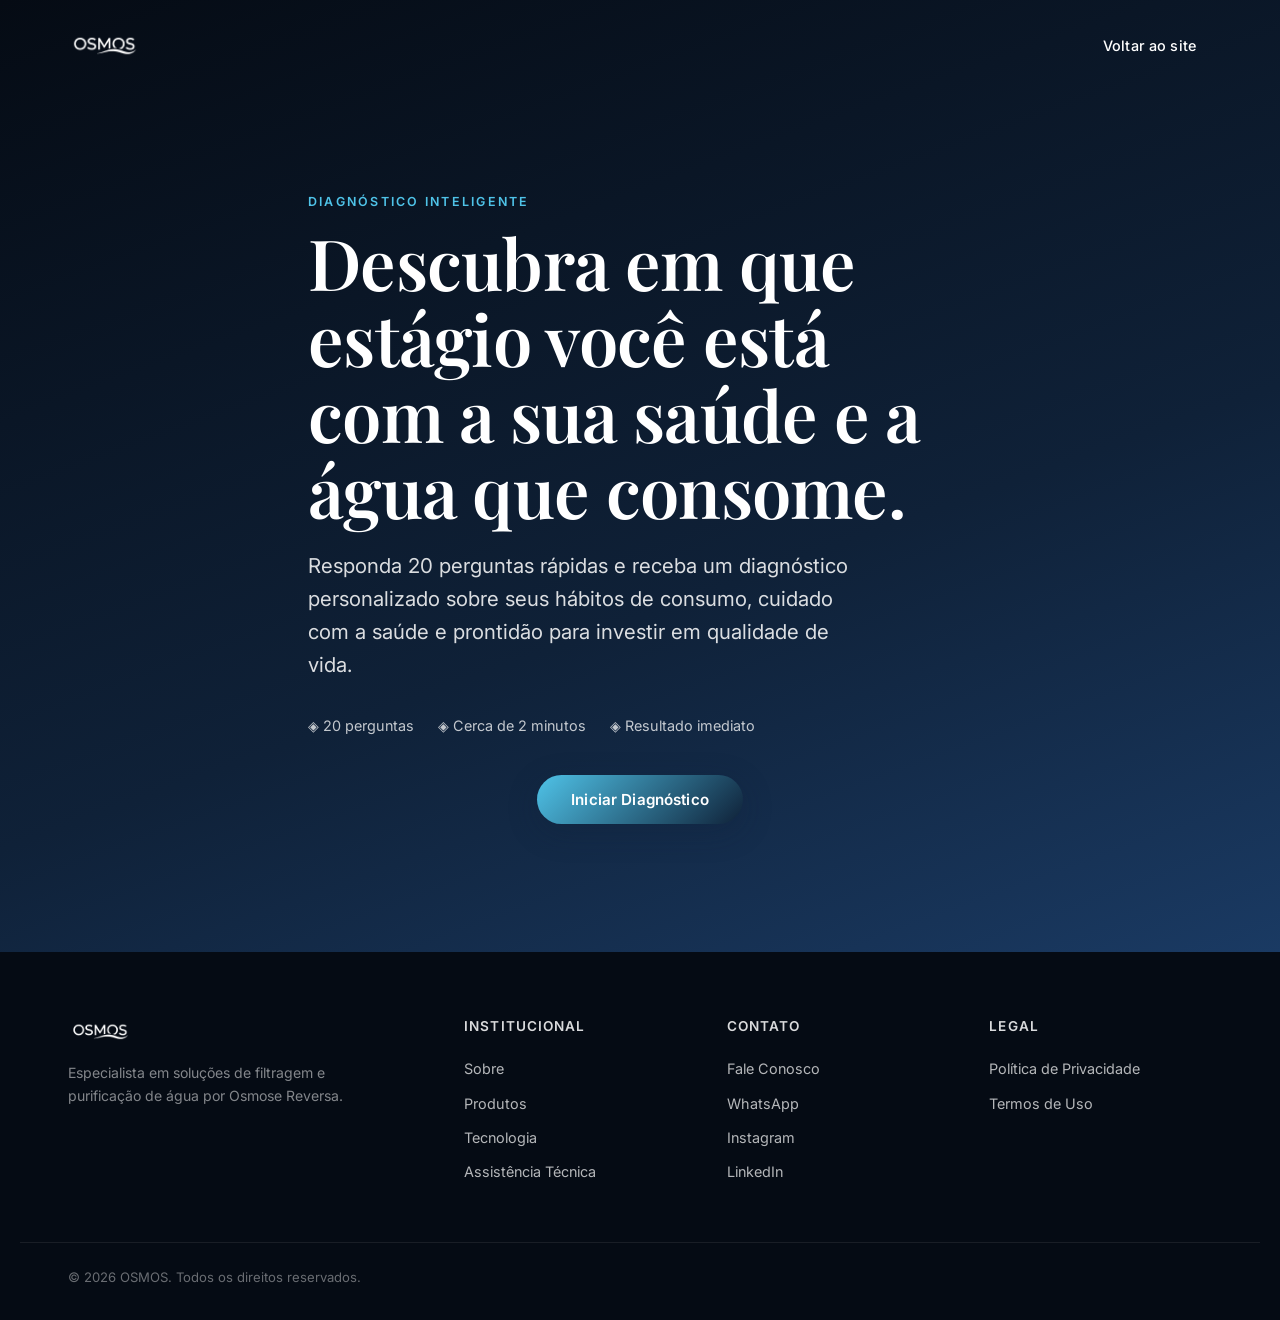
==== quiz.html @ 4c5e6868 "@ feat: site OSMOS (Osmose Reversa) — landing, quiz de diagnostico, raio-x da agua e admin Repositor" ====
<!DOCTYPE html>
<html lang="pt-BR">
<head>
<meta charset="UTF-8">
<meta name="viewport" content="width=device-width, initial-scale=1.0">
<title>Diagnóstico Inteligente | OSMOS</title>
<meta name="description" content="Descubra em 2 minutos o seu perfil de consumo e cuidado com a saúde e a água. Diagnóstico gratuito e personalizado OSMOS.">
<meta name="robots" content="noindex, follow">
<link rel="canonical" href="https://www.osmos.com.br/quiz.html">

<link rel="icon" href="assets/img/osmos-logo.png">
<link rel="preconnect" href="https://fonts.googleapis.com">
<link rel="preconnect" href="https://fonts.gstatic.com" crossorigin>
<link href="https://fonts.googleapis.com/css2?family=Playfair+Display:wght@400;500;600;700&family=Inter:wght@300;400;500;600;700&display=swap" rel="stylesheet">
<link rel="stylesheet" href="css/styles.css">
<link rel="stylesheet" href="css/quiz.css">
</head>
<body>

<a href="#main" class="skip-link">Pular para o conteúdo</a>

<!-- HEADER -->
<header class="site-header" id="site-header">
  <div class="container header-inner">
    <a href="index.html" class="logo" aria-label="OSMOS - Página inicial">
      <img src="assets/img/osmos-logo.png" alt="OSMOS" class="logo-img" width="624" height="280">
    </a>

    <div class="header-actions">
      <a href="index.html" class="btn btn-ghost">Voltar ao site</a>
    </div>
  </div>
</header>

<main id="main">

  <!-- INTRO -->
  <section class="quiz-hero" id="quizIntro">
    <div class="container quiz-hero-content">
      <p class="eyebrow fade-up">Diagnóstico inteligente</p>
      <h1 class="fade-up delay-1">Descubra em que estágio você está com a sua saúde e a água que consome.</h1>
      <p class="hero-subtitle quiz-hero-subtitle fade-up delay-2">Responda 20 perguntas rápidas e receba um diagnóstico personalizado sobre seus hábitos de consumo, cuidado com a saúde e prontidão para investir em qualidade de vida.</p>
      <div class="quiz-hero-meta fade-up delay-3">
        <span>◈ 20 perguntas</span>
        <span>◈ Cerca de 2 minutos</span>
        <span>◈ Resultado imediato</span>
      </div>
      <div class="hero-actions fade-up delay-3">
        <button type="button" class="btn btn-primary" id="startQuiz">Iniciar Diagnóstico</button>
      </div>
    </div>
  </section>

  <!-- QUIZ -->
  <section class="quiz-app" id="quizApp" hidden>
    <div class="container quiz-app-content">
      <div class="quiz-progress">
        <div class="quiz-progress-bar"><div class="quiz-progress-fill" id="quizProgressFill"></div></div>
        <span class="quiz-progress-label" id="quizProgressLabel">Pergunta 1 de 20</span>
      </div>

      <div class="quiz-card" id="quizCard" role="group" aria-live="polite">
        <h2 class="quiz-question" id="quizQuestion"></h2>
        <div class="quiz-options" id="quizOptions"></div>
      </div>

      <div class="quiz-nav">
        <button type="button" class="btn btn-ghost" id="quizBack" disabled>Voltar</button>
      </div>
    </div>
  </section>

  <!-- RESULTADO -->
  <section class="quiz-result" id="quizResult" hidden>
    <div class="container quiz-result-content">
      <span class="drop-icon" aria-hidden="true">
        <svg viewBox="0 0 40 40" fill="none"><path d="M20 4C20 4 8 18 8 27a12 12 0 0024 0C32 18 20 4 20 4z" stroke="currentColor" stroke-width="1"/></svg>
      </span>
      <p class="eyebrow" id="resultEyebrow">Seu perfil</p>
      <h2 id="resultTitle"></h2>
      <p class="quiz-result-desc" id="resultDescription"></p>
      <div class="quiz-result-actions">
        <a href="#" class="btn btn-primary" id="resultCta"></a>
        <button type="button" class="btn btn-ghost" id="quizRestart">Refazer diagnóstico</button>
      </div>
    </div>
  </section>

</main>

<!-- FOOTER -->
<footer class="site-footer">
  <div class="container footer-inner">
    <div class="footer-brand">
      <img src="assets/img/osmos-logo.png" alt="OSMOS" class="logo-img footer-logo" width="624" height="280">
      <p>Especialista em soluções de filtragem e purificação de água por Osmose Reversa.</p>
    </div>

    <nav class="footer-col" aria-label="Institucional">
      <h4>Institucional</h4>
      <ul>
        <li><a href="index.html#hero">Sobre</a></li>
        <li><a href="index.html#beneficios">Produtos</a></li>
        <li><a href="index.html#tecnologia">Tecnologia</a></li>
        <li><a href="index.html#garantias">Assistência Técnica</a></li>
      </ul>
    </nav>

    <div class="footer-col">
      <h4>Contato</h4>
      <ul>
        <li><a href="index.html#contato">Fale Conosco</a></li>
        <li><a href="https://wa.me/5500000000000" target="_blank" rel="noopener">WhatsApp</a></li>
        <li><a href="https://instagram.com/osmos" target="_blank" rel="noopener">Instagram</a></li>
        <li><a href="https://linkedin.com/company/osmos" target="_blank" rel="noopener">LinkedIn</a></li>
      </ul>
    </div>

    <div class="footer-col">
      <h4>Legal</h4>
      <ul>
        <li><a href="#">Política de Privacidade</a></li>
        <li><a href="#">Termos de Uso</a></li>
      </ul>
    </div>
  </div>
  <div class="container footer-bottom">
    <p>&copy; <span id="year"></span> OSMOS. Todos os direitos reservados.</p>
  </div>
</footer>

<script src="js/quiz.js"></script>
</body>
</html>
---- css/styles.css ----
/* ============================================
   OSMOS — Design System
   Premium / Apple-Dyson-B&O inspired
   ============================================ */

:root {
  /* Colors */
  --navy-950: #050b14;
  --navy-900: #0a1524;
  --navy-800: #0f2138;
  --navy-700: #16304f;
  --blue-deep: #1a3a63;
  --blue-accent: #4fc3e8;
  --blue-accent-soft: #9fe3f5;
  --silver: #c8ced4;
  --silver-soft: #e6e9ec;
  --white: #ffffff;
  --off-white: #f8fafb;
  --ink: #0d1520;
  --ink-soft: #4a5568;

  /* Type */
  --font-display: 'Playfair Display', Georgia, serif;
  --font-body: 'Inter', -apple-system, BlinkMacSystemFont, sans-serif;

  /* Spacing */
  --section-pad: clamp(5rem, 10vw, 9rem);
  --container-w: 1240px;
  --header-h: 96px; /* altura máx. do header fixo (estado não-scrolled); usada como offset no hero e nas âncoras */

  /* Motion */
  --ease-premium: cubic-bezier(0.16, 1, 0.3, 1);
  --dur-slow: 900ms;
  --dur-med: 500ms;
  --dur-fast: 250ms;
}

* { margin: 0; padding: 0; box-sizing: border-box; }

html {
  scroll-behavior: smooth;
  -webkit-font-smoothing: antialiased;
}

@media (prefers-reduced-motion: reduce) {
  html { scroll-behavior: auto; }
  *, *::before, *::after { animation-duration: 0.01ms !important; animation-iteration-count: 1 !important; transition-duration: 0.01ms !important; }
}

body {
  font-family: var(--font-body);
  color: var(--ink);
  background: var(--white);
  line-height: 1.6;
  overflow-x: hidden;
}

img, video { max-width: 100%; display: block; }

a { color: inherit; text-decoration: none; }

ul { list-style: none; }

button { font-family: inherit; cursor: pointer; border: none; background: none; }

input { font-family: inherit; }

.container {
  max-width: var(--container-w);
  margin: 0 auto;
  padding: 0 clamp(1.5rem, 5vw, 3rem);
}

.skip-link {
  position: absolute; left: -999px; top: 0;
  background: var(--navy-900); color: var(--white); padding: 0.75rem 1.25rem; z-index: 999;
}
.skip-link:focus { left: 0; }

h1, h2, h3, h4 {
  font-family: var(--font-display);
  font-weight: 600;
  color: var(--navy-950);
  letter-spacing: -0.01em;
}

h1 { font-size: clamp(2.4rem, 5.5vw, 4.5rem); line-height: 1.08; }
h2 { font-size: clamp(1.9rem, 3.6vw, 3rem); line-height: 1.15; }
h3 { font-size: clamp(1.15rem, 2vw, 1.5rem); }

.eyebrow {
  font-family: var(--font-body);
  font-size: 0.78rem;
  font-weight: 600;
  letter-spacing: 0.18em;
  text-transform: uppercase;
  color: var(--blue-accent);
  margin-bottom: 0.75rem;
  display: block;
}

.section-lead {
  font-size: clamp(1rem, 1.4vw, 1.2rem);
  color: var(--ink-soft);
  max-width: 640px;
  margin-top: 1.25rem;
}

.section-head { max-width: 760px; margin-bottom: clamp(2.5rem, 5vw, 4rem); }
.section-dark .section-lead, .section-dark p { color: rgba(255,255,255,0.72); }
.section-dark h2, .section-dark h3 { color: var(--white); }

/* ============ Buttons ============ */
.btn {
  display: inline-flex; align-items: center; justify-content: center;
  padding: 0.95rem 2.1rem;
  font-size: 0.95rem;
  font-weight: 600;
  border-radius: 999px;
  transition: all var(--dur-fast) var(--ease-premium);
  letter-spacing: 0.01em;
  white-space: nowrap;
}
.btn-primary {
  background: linear-gradient(135deg, var(--blue-accent), var(--navy-800));
  color: var(--white);
  box-shadow: 0 8px 30px rgba(15, 33, 56, 0.25);
}
.btn-primary:hover { transform: translateY(-2px); box-shadow: 0 14px 40px rgba(15, 33, 56, 0.35); }
.btn-outline {
  border: 1.5px solid rgba(255,255,255,0.6);
  color: var(--white);
  backdrop-filter: blur(6px);
}
.btn-outline:hover { background: rgba(255,255,255,0.12); transform: translateY(-2px); }
.btn-ghost { color: var(--navy-900); font-size: 0.9rem; font-weight: 500; padding: 0.6rem 1rem; }
.btn-ghost:hover { color: var(--blue-accent); }
.btn-full { width: 100%; }
.btn:focus-visible {
  outline: 2px solid var(--blue-accent-soft);
  outline-offset: 3px;
}

/* ============ Header ============ */
.site-header {
  position: fixed; top: 0; left: 0; right: 0; z-index: 100;
  transition: background var(--dur-med) var(--ease-premium), padding var(--dur-med) var(--ease-premium), box-shadow var(--dur-med);
  padding: 1.5rem 0;
}

/* Compensa a altura do header fixo ao rolar até uma seção via âncora */
section[id] { scroll-margin-top: var(--header-h); }
.site-header.scrolled {
  background: rgba(255,255,255,0.85);
  backdrop-filter: blur(16px) saturate(160%);
  padding: 0.85rem 0;
  box-shadow: 0 1px 0 rgba(15,33,56,0.06);
}
.site-header.scrolled .logo-text,
.site-header.scrolled .btn-ghost { color: var(--navy-950); }
.site-header.scrolled .main-nav a { color: var(--navy-900); }
.site-header:not(.scrolled) .logo-text,
.site-header:not(.scrolled) .main-nav a,
.site-header:not(.scrolled) .btn-ghost { color: var(--white); }

.header-inner { display: flex; align-items: center; justify-content: space-between; gap: 2rem; }

.logo { display: flex; align-items: center; gap: 0.6rem; }
.logo-mark { width: 26px; height: 26px; color: var(--blue-accent); }
.logo-text {
  font-family: var(--font-display);
  font-size: 1.5rem;
  letter-spacing: 0.06em;
  transition: color var(--dur-med);
}
.logo-img { height: 34px; width: auto; display: block; transition: filter var(--dur-med); }
/* Sobre o hero escuro (header não rolado) a logo escura precisa ficar clara */
.site-header:not(.scrolled) .logo-img { filter: brightness(0) invert(1); }

.main-nav ul { display: flex; gap: 2.2rem; }
.main-nav a { font-size: 0.92rem; font-weight: 500; transition: color var(--dur-fast); position: relative; }
.main-nav a::after {
  content: ''; position: absolute; left: 0; bottom: -6px; width: 0; height: 1px;
  background: var(--blue-accent); transition: width var(--dur-fast) var(--ease-premium);
}
.main-nav a:hover::after,
.main-nav a.active::after { width: 100%; }
.site-header.scrolled .main-nav a.active { color: var(--blue-accent); }
.site-header:not(.scrolled) .main-nav a.active { color: var(--blue-accent-soft); }

.header-actions { display: flex; align-items: center; gap: 1.2rem; }

.nav-toggle { display: none; flex-direction: column; gap: 5px; width: 26px; }
.nav-toggle span { display: block; height: 1.5px; background: currentColor; transition: all var(--dur-fast); }
.site-header:not(.scrolled) .nav-toggle { color: var(--white); }
.site-header.scrolled .nav-toggle { color: var(--navy-950); }

.mobile-menu {
  position: fixed; top: 0; right: 0; height: 100vh; width: min(80vw, 340px);
  background: var(--navy-950); transform: translateX(100%);
  transition: transform var(--dur-med) var(--ease-premium);
  display: flex; align-items: center; padding: 2rem;
  z-index: 99;
}
.mobile-menu.open { transform: translateX(0); }
.mobile-menu ul { display: flex; flex-direction: column; gap: 1.6rem; width: 100%; }
.mobile-menu a { color: var(--white); font-size: 1.1rem; }
.mobile-menu a.active { color: var(--blue-accent); }

/* ============ Hero ============ */
.hero {
  /* Banner full-width: a imagem começa exatamente abaixo do header fixo
     (padding-top = --header-h, sem sobreposição) e ocupa 100% da largura na sua
     proporção natural (16:9 no desktop, retrato no mobile) — a foto inteira fica
     visível, sem corte nem distorção; os botões vêm numa faixa logo abaixo. */
  position: relative;
  display: flex;
  flex-direction: column;
  padding-top: var(--header-h);
  background: var(--navy-950);
  color: var(--white);
  overflow: hidden;
}

.hero-media {
  /* full-bleed: de ponta a ponta */
  position: relative;
  width: 100%;
}
.hero-photo {
  /* preenche toda a largura mantendo a proporção original da foto: a imagem
     aparece grande e integralmente, sem recorte nem barras */
  display: block;
  width: 100%;
  height: auto;
}
.hero-media--fallback {
  background: linear-gradient(160deg, var(--navy-950), var(--navy-800) 60%, var(--blue-deep));
}
.hero-media--fallback .hero-photo { display: none; }

.hero-content {
  position: relative;
  z-index: 1;
  width: 100%;
  display: flex;
  justify-content: center;
  padding: clamp(1.75rem, 3.5vh, 3rem) 1.5rem clamp(2rem, 4.5vh, 3.25rem);
}
.hero-content h1 { color: var(--white); margin-bottom: 1.4rem; }
.hero-subtitle { font-size: clamp(1.05rem, 1.6vw, 1.3rem); color: rgba(255,255,255,0.85); max-width: 560px; margin-bottom: 2.4rem; }
.hero-actions { display: flex; gap: 1rem; flex-wrap: wrap; justify-content: center; }

.sr-only {
  position: absolute;
  width: 1px; height: 1px;
  margin: -1px;
  padding: 0;
  overflow: hidden;
  clip: rect(0, 0, 0, 0);
  white-space: nowrap;
  border: 0;
}

/* ============ Fade-up scroll animation ============ */
.fade-up { opacity: 0; transform: translateY(28px); transition: opacity var(--dur-slow) var(--ease-premium), transform var(--dur-slow) var(--ease-premium); }
.fade-up.in-view { opacity: 1; transform: translateY(0); }
.delay-1 { transition-delay: 0.12s; }
.delay-2 { transition-delay: 0.24s; }
.delay-3 { transition-delay: 0.36s; }
.hero .fade-up { opacity: 1; transform: translateY(0); animation: heroIn var(--dur-slow) var(--ease-premium) both; }
.hero .delay-1 { animation-delay: 0.15s; }
.hero .delay-2 { animation-delay: 0.3s; }
.hero .delay-3 { animation-delay: 0.45s; }
@keyframes heroIn { from { opacity: 0; transform: translateY(28px); } to { opacity: 1; transform: translateY(0); } }

/* ============ Sections generic ============ */
.section { padding: var(--section-pad) 0; }
.section-dark { background: var(--navy-950); color: var(--white); }
.section-tint { background: var(--off-white); }
.section-image { background: var(--white); }

/* ============ Problem cards ============ */
.problem-grid {
  display: grid; grid-template-columns: repeat(3, 1fr); gap: 1.5rem;
  margin-bottom: 3rem;
}
.problem-card {
  background: rgba(255,255,255,0.04);
  border: 1px solid rgba(255,255,255,0.08);
  border-radius: 20px;
  padding: 2rem 1.75rem;
  backdrop-filter: blur(10px);
  transition: transform var(--dur-med) var(--ease-premium), border-color var(--dur-med);
}
.problem-card:hover { transform: translateY(-6px); border-color: rgba(79,195,232,0.4); }
.problem-icon { width: 48px; height: 48px; color: var(--blue-accent); margin-bottom: 1.2rem; }
.problem-icon svg { width: 100%; height: 100%; }
.problem-card h3 { color: var(--white); font-size: 1.15rem; margin-bottom: 0.5rem; }
.problem-card p { color: rgba(255,255,255,0.68); font-size: 0.94rem; }

.problem-highlight {
  text-align: center; font-family: var(--font-display); font-size: clamp(1.2rem, 2.2vw, 1.6rem);
  color: rgba(255,255,255,0.85); max-width: 780px; margin: 0 auto;
}
.problem-highlight span { color: var(--blue-accent-soft); font-weight: 600; }

/* ============ Benefits ============ */
.benefits-grid {
  display: grid; grid-template-columns: repeat(4, 1fr); gap: 1.25rem;
}
.benefit-item {
  display: flex; align-items: center; gap: 0.9rem;
  padding: 1.4rem 1.2rem;
  border-radius: 16px;
  background: var(--off-white);
  border: 1px solid rgba(15,33,56,0.06);
  transition: box-shadow var(--dur-med), transform var(--dur-med);
}
.benefit-item:hover { transform: translateY(-4px); box-shadow: 0 16px 40px rgba(15,33,56,0.08); }
.benefit-icon { color: var(--blue-accent); font-size: 1.1rem; flex-shrink: 0; }
.benefit-item p { font-size: 0.95rem; color: var(--navy-900); }
.benefit-item strong { color: var(--blue-deep); }

/* ============ Steps / How it works ============ */
.steps-flow {
  display: flex; align-items: stretch; gap: 1rem; margin-bottom: 3rem;
}
.step-card {
  flex: 1; text-align: center; padding: 2.2rem 1.5rem;
  background: var(--white); border-radius: 20px;
  box-shadow: 0 10px 40px rgba(15,33,56,0.06);
}
.step-number { font-family: var(--font-display); font-size: 0.9rem; color: var(--blue-accent); letter-spacing: 0.1em; }
.step-visual { height: 70px; display: flex; align-items: center; justify-content: center; margin: 1rem 0; }
.flow-drop {
  width: 22px; height: 28px; border-radius: 50% 50% 50% 0; transform: rotate(45deg);
  background: linear-gradient(160deg, var(--blue-accent-soft), var(--blue-accent));
  animation: dropPulse 2.4s ease-in-out infinite;
}
@keyframes dropPulse { 0%, 100% { transform: rotate(45deg) scale(1); opacity: 0.85; } 50% { transform: rotate(45deg) scale(1.15); opacity: 1; } }
.step-card h3 { font-size: 1.1rem; margin-bottom: 0.5rem; }
.step-card p { font-size: 0.92rem; color: var(--ink-soft); }
.step-connector { display: flex; align-items: center; width: 60px; justify-content: center; }
.flow-line { width: 100%; height: 1.5px; background: linear-gradient(90deg, transparent, var(--blue-accent), transparent); position: relative; overflow: hidden; }
.flow-line::after {
  content: ''; position: absolute; top: -3px; left: -10px; width: 8px; height: 8px; border-radius: 50%;
  background: var(--blue-accent); box-shadow: 0 0 10px var(--blue-accent);
  animation: flowMove 2.2s linear infinite;
}
@keyframes flowMove { from { left: -10px; } to { left: 100%; } }

.result-banner {
  text-align: center; padding: 2.5rem; border-radius: 24px;
  background: linear-gradient(135deg, var(--navy-900), var(--blue-deep));
  color: var(--white);
}
.result-banner span { font-size: 0.8rem; letter-spacing: 0.15em; text-transform: uppercase; color: var(--blue-accent-soft); }
.result-banner h3 { color: var(--white); margin-top: 0.5rem; }

/* ============ Product showcase ============ */
.product-layout { display: grid; grid-template-columns: 1fr 1fr; gap: 4rem; align-items: center; }
.product-image {
  aspect-ratio: 810 / 860; border-radius: 28px; overflow: hidden;
  background: linear-gradient(135deg, var(--silver-soft), var(--off-white));
  display: flex; align-items: center; justify-content: center; position: relative;
  padding: clamp(1.5rem, 4vw, 3rem);
}
.product-crop {
  width: 100%; height: 100%; max-width: 100%; object-fit: contain; object-position: center;
}
.product-text p { color: var(--ink-soft); margin: 1.25rem 0 1.75rem; max-width: 480px; }
.btn-outline-dark { border: 1.5px solid rgba(15,33,56,0.25); color: var(--navy-950); }
.btn-outline-dark:hover { background: rgba(15,33,56,0.06); transform: translateY(-2px); }

/* ============ Tech / Membrane ============ */
.tech-layout { display: grid; grid-template-columns: 1fr 1fr; gap: 4rem; align-items: center; }
.tech-text p { margin: 1.25rem 0; max-width: 480px; }
.tech-list { display: grid; grid-template-columns: repeat(2, 1fr); gap: 0.7rem 1.5rem; margin-top: 1.5rem; }
.tech-list li { font-size: 0.95rem; color: rgba(255,255,255,0.8); padding-left: 1.4rem; position: relative; }
.tech-list li::before { content: '—'; position: absolute; left: 0; color: var(--blue-accent); }

.membrane-visual { position: relative; }
.membrane-frame {
  position: relative; height: 380px; border-radius: 24px;
  background: radial-gradient(circle at 30% 30%, rgba(79,195,232,0.12), transparent 60%), rgba(255,255,255,0.03);
  border: 1px solid rgba(255,255,255,0.1);
  overflow: hidden;
}
.membrane-line {
  position: absolute; left: 50%; top: 0; bottom: 0; width: 3px;
  background: linear-gradient(180deg, transparent, var(--blue-accent), transparent);
  box-shadow: 0 0 20px var(--blue-accent);
}
.molecule { position: absolute; border-radius: 50%; top: calc(10% + (var(--d) * 20%)); }
.molecule-clean {
  width: 10px; height: 10px; left: 20%;
  background: var(--blue-accent-soft); box-shadow: 0 0 8px var(--blue-accent);
  animation: moleculeCross 3.6s ease-in-out infinite;
  animation-delay: calc(var(--d) * 0.5s);
}
@keyframes moleculeCross {
  0% { left: 15%; opacity: 0.9; }
  45% { left: 48%; opacity: 1; }
  55% { left: 52%; opacity: 1; }
  100% { left: 85%; opacity: 0.9; }
}
.molecule-blocked {
  width: 14px; height: 14px; left: 42%;
  background: rgba(255,120,120,0.75);
  top: calc(20% + (var(--d) * 25%));
  animation: moleculeBlock 3.6s ease-in-out infinite;
  animation-delay: calc(var(--d) * 0.7s);
}
@keyframes moleculeBlock {
  0% { left: 15%; opacity: 0.9; }
  48% { left: 46%; opacity: 1; }
  60% { left: 40%; opacity: 0.7; }
  100% { left: 20%; opacity: 0; }
}
.membrane-caption { margin-top: 1.2rem; font-size: 0.88rem; color: rgba(255,255,255,0.6); text-align: center; }

/* ============ Split layout ============ */
.split-layout { display: grid; grid-template-columns: 1fr 1fr; gap: 4rem; align-items: center; }
.split-visual { display: flex; justify-content: center; color: var(--blue-deep); }
.tech-illustration { width: 100%; max-width: 320px; animation: rotateSlow 40s linear infinite; }
@keyframes rotateSlow { to { transform: rotate(360deg); } }
.split-text p { color: var(--ink-soft); margin-top: 1.25rem; max-width: 480px; }

/* ============ Comparison ============ */
.compare-table-wrap { overflow-x: auto; margin-bottom: 3rem; border-radius: 20px; box-shadow: 0 10px 40px rgba(15,33,56,0.06); }
.compare-table { width: 100%; border-collapse: collapse; background: var(--white); min-width: 640px; }
.compare-table th, .compare-table td { padding: 1rem 1.4rem; text-align: left; font-size: 0.92rem; border-bottom: 1px solid rgba(15,33,56,0.06); }
.compare-table thead th { font-family: var(--font-display); font-weight: 600; color: var(--navy-950); background: var(--off-white); }
.compare-table tbody th { font-weight: 500; color: var(--ink-soft); }
.highlight-col { background: linear-gradient(135deg, rgba(79,195,232,0.1), rgba(26,58,99,0.06)); color: var(--blue-deep); font-weight: 600; }

.glass-compare { display: flex; justify-content: center; gap: 3rem; flex-wrap: wrap; }
.glass-item { display: flex; flex-direction: column; align-items: center; gap: 0.75rem; }
.glass { width: 60px; height: 90px; border-radius: 6px 6px 16px 16px; border: 2px solid rgba(15,33,56,0.15); position: relative; overflow: hidden; }
.glass::after { content: ''; position: absolute; bottom: 0; left: 0; right: 0; }
.glass-tap::after { height: 55%; background: linear-gradient(180deg, #d8cfa8, #b9ab6f); }
.glass-filter::after { height: 70%; background: linear-gradient(180deg, #cfe6ee, #9fd3e6); }
.glass-osmos::after { height: 90%; background: linear-gradient(180deg, #eafcff, var(--blue-accent-soft)); box-shadow: 0 0 20px rgba(79,195,232,0.4) inset; }
.glass-item span { font-size: 0.85rem; color: var(--ink-soft); }

/* ============ Before / After ============ */
.before-after { display: grid; grid-template-columns: 1fr auto 1fr; gap: 2.5rem; align-items: start; }
.ba-column { padding: 2.5rem; border-radius: 24px; }
.ba-before { background: var(--off-white); }
.ba-after { background: linear-gradient(135deg, var(--navy-900), var(--blue-deep)); }
.ba-after h3, .ba-after li { color: var(--white); }
.ba-column h3 { margin-bottom: 1.4rem; }
.ba-column li { padding: 0.6rem 0; font-size: 0.98rem; border-top: 1px solid rgba(15,33,56,0.08); }
.ba-after li { border-top-color: rgba(255,255,255,0.12); }
.ba-column li:first-of-type { border-top: none; }
.ba-divider { width: 1px; background: rgba(15,33,56,0.1); align-self: stretch; }

/* ============ Health / image sections ============ */
.health-layout { display: grid; grid-template-columns: 1fr 1fr; gap: 4rem; align-items: center; }
.health-layout.reverse { direction: rtl; }
.health-layout.reverse > * { direction: ltr; }
.image-frame { border-radius: 28px; overflow: hidden; aspect-ratio: 4/3; }
.image-frame img { width: 100%; height: 100%; object-fit: cover; display: block; }
.image-placeholder {
  display: flex; align-items: center; justify-content: center; text-align: center; padding: 2rem;
  background: linear-gradient(135deg, var(--silver-soft), var(--off-white));
  color: var(--ink-soft); font-size: 0.9rem; border: 1px dashed rgba(15,33,56,0.15);
}
.health-text p { color: var(--ink-soft); margin-top: 1.25rem; max-width: 480px; }
.sustain-list { display: grid; gap: 0.8rem; margin-top: 1.5rem; }
.sustain-list li { padding-left: 1.6rem; position: relative; font-size: 1rem; }
.sustain-list li::before { content: '✓'; position: absolute; left: 0; color: var(--blue-accent); font-weight: 700; }

/* ============ Authority ============ */
.authority-icons { display: grid; grid-template-columns: repeat(4, 1fr); gap: 1.5rem; }
.authority-item {
  text-align: center; padding: 2rem 1rem; border-radius: 18px;
  background: rgba(255,255,255,0.04); border: 1px solid rgba(255,255,255,0.08);
}
.authority-item svg { width: 44px; height: 44px; color: var(--blue-accent); margin-bottom: 1rem; }
.authority-item span { font-size: 0.9rem; color: rgba(255,255,255,0.75); }

/* ============ Audience ============ */
.audience-grid { display: grid; grid-template-columns: repeat(5, 1fr); gap: 1rem; }
.audience-card {
  padding: 1.6rem 1rem; text-align: center; border-radius: 16px;
  background: var(--off-white); font-weight: 500; font-size: 0.95rem;
  border: 1px solid rgba(15,33,56,0.06);
  transition: all var(--dur-fast) var(--ease-premium);
}
.audience-card:hover { background: var(--navy-950); color: var(--white); transform: translateY(-4px); }

/* ============ Diff / Guarantee grids ============ */
.diff-grid { display: grid; grid-template-columns: repeat(3, 1fr); gap: 1.25rem; }
.diff-card {
  padding: 2.2rem 1.5rem; border-radius: 18px; text-align: center;
  background: linear-gradient(135deg, var(--off-white), var(--white));
  border: 1px solid rgba(15,33,56,0.06);
}
.diff-card h3 { font-size: 1.05rem; }

.guarantee-grid { display: grid; grid-template-columns: repeat(3, 1fr); gap: 1.25rem; }
.guarantee-item {
  padding: 1.6rem; border-radius: 16px; text-align: center; font-weight: 600;
  background: var(--white); border: 1px solid rgba(15,33,56,0.08);
  color: var(--navy-900);
}

/* ============ Testimonials ============ */
.testimonial-carousel { max-width: 760px; margin: 0 auto; }
.testimonial-static { max-width: 760px; margin: 0 auto; }
.testimonial-track { display: flex; overflow: hidden; }
.testimonial-slide { min-width: 100%; text-align: center; padding: 1rem 2rem; }
.stars { color: var(--blue-accent); font-size: 1.1rem; margin-bottom: 1.2rem; letter-spacing: 0.1em; }
.testimonial-slide p { font-family: var(--font-display); font-size: clamp(1.1rem, 2vw, 1.4rem); color: rgba(255,255,255,0.9); margin-bottom: 1.5rem; line-height: 1.5; }
.testimonial-author { font-size: 0.88rem; color: rgba(255,255,255,0.55); }
.carousel-controls { display: flex; align-items: center; justify-content: center; gap: 1.5rem; margin-top: 2rem; }
.carousel-btn { width: 42px; height: 42px; border-radius: 50%; border: 1px solid rgba(255,255,255,0.25); color: var(--white); font-size: 1.4rem; display: flex; align-items: center; justify-content: center; transition: background var(--dur-fast); }
.carousel-btn:hover { background: rgba(255,255,255,0.1); }
.carousel-dots { display: flex; gap: 0.5rem; }
.carousel-dot { width: 8px; height: 8px; border-radius: 50%; background: rgba(255,255,255,0.25); transition: background var(--dur-fast); }
.carousel-dot.active { background: var(--blue-accent); }

/* ============ FAQ ============ */
.faq-list { max-width: 760px; margin: 0 auto; }
.faq-item { border-bottom: 1px solid rgba(15,33,56,0.1); }
.faq-question {
  width: 100%; display: flex; justify-content: space-between; align-items: center;
  padding: 1.5rem 0; font-size: 1.05rem; font-weight: 500; color: var(--navy-950); text-align: left;
}
.faq-icon { width: 20px; height: 20px; position: relative; flex-shrink: 0; }
.faq-icon::before, .faq-icon::after {
  content: ''; position: absolute; background: var(--navy-950); transition: transform var(--dur-fast);
}
.faq-icon::before { width: 100%; height: 1.5px; top: 50%; left: 0; transform: translateY(-50%); }
.faq-icon::after { width: 1.5px; height: 100%; left: 50%; top: 0; transform: translateX(-50%); }
.faq-question[aria-expanded="true"] .faq-icon::after { transform: translateX(-50%) rotate(90deg); opacity: 0; }
.faq-answer { max-height: 0; overflow: hidden; transition: max-height var(--dur-med) var(--ease-premium); }
.faq-answer p { padding-bottom: 1.5rem; color: var(--ink-soft); max-width: 640px; }

/* ============ CTA Emotional ============ */
.cta-emotional { position: relative; min-height: 70vh; display: flex; align-items: center; color: var(--white); overflow: hidden; }
.cta-media { position: absolute; inset: 0; }
.cta-content { position: relative; z-index: 1; text-align: center; max-width: 780px; margin: 0 auto; }
.cta-content h2 { color: var(--white); margin-bottom: 1.2rem; }
.cta-content p { color: rgba(255,255,255,0.8); margin-bottom: 2rem; font-size: 1.1rem; }

/* ============ Cinematic close / Contact ============ */
.cinematic-close {
  position: relative; padding: var(--section-pad) 0;
  background: radial-gradient(circle at 50% 0%, var(--blue-deep), var(--navy-950) 70%);
  color: var(--white); text-align: center; overflow: hidden;
}
.cinematic-content { max-width: 620px; margin: 0 auto; position: relative; z-index: 1; }
.drop-icon { display: inline-block; width: 40px; height: 40px; color: var(--blue-accent-soft); margin-bottom: 1.5rem; }
.cinematic-close h2 { color: var(--white); margin-bottom: 1rem; }
.cinematic-close > .container > p { color: rgba(255,255,255,0.75); margin-bottom: 2.5rem; }

.contact-form { display: flex; flex-direction: column; gap: 1rem; text-align: left; }
.form-row { display: grid; grid-template-columns: 1fr 1fr; gap: 1rem; }
.contact-form input {
  padding: 1rem 1.25rem; border-radius: 12px; border: 1px solid rgba(255,255,255,0.2);
  background: rgba(255,255,255,0.06); color: var(--white); font-size: 0.95rem;
  transition: border-color var(--dur-fast);
}
.contact-form input::placeholder { color: rgba(255,255,255,0.45); }
.contact-form input:focus { outline: none; border-color: var(--blue-accent); }
.form-success { margin-top: 1.5rem; color: var(--blue-accent-soft); font-weight: 500; }

/* ============ Footer ============ */
.site-footer { background: var(--navy-950); color: rgba(255,255,255,0.7); padding: 4rem 0 2rem; }
.footer-inner { display: grid; grid-template-columns: 1.6fr 1fr 1fr 1fr; gap: 2.5rem; margin-bottom: 3rem; }
.footer-brand .logo-text { color: var(--white); font-size: 1.4rem; }
/* Rodapé escuro: logo escura convertida para branca */
.footer-logo { height: 30px; filter: brightness(0) invert(1); }
.footer-brand p { margin-top: 1rem; font-size: 0.88rem; max-width: 280px; color: rgba(255,255,255,0.5); }
.footer-brand-links { margin-top: 1.2rem; }
.footer-col h4 { font-family: var(--font-body); font-size: 0.85rem; text-transform: uppercase; letter-spacing: 0.08em; color: rgba(255,255,255,0.85); margin-bottom: 1.2rem; }
.footer-col li { margin-bottom: 0.7rem; font-size: 0.9rem; }
.footer-col a:hover { color: var(--blue-accent-soft); }
.footer-bottom { border-top: 1px solid rgba(255,255,255,0.08); padding-top: 1.5rem; font-size: 0.82rem; color: rgba(255,255,255,0.4); }

/* ============ Back to top ============ */
.back-to-top {
  position: fixed; bottom: 2rem; right: 2rem; width: 48px; height: 48px; border-radius: 50%;
  background: var(--navy-950); color: var(--white); font-size: 1.2rem; z-index: 90;
  opacity: 0; pointer-events: none; transform: translateY(10px);
  transition: all var(--dur-fast) var(--ease-premium);
  box-shadow: 0 10px 30px rgba(15,33,56,0.3);
}
.back-to-top.visible { opacity: 1; pointer-events: auto; transform: translateY(0); }
.back-to-top:hover { background: var(--blue-deep); }

/* ============================================
   Responsive
   ============================================ */
@media (max-width: 1024px) {
  .problem-grid { grid-template-columns: repeat(2, 1fr); }
  .benefits-grid { grid-template-columns: repeat(2, 1fr); }
  .tech-layout, .split-layout, .health-layout, .product-layout { grid-template-columns: 1fr; gap: 2.5rem; }
  .health-layout.reverse { direction: ltr; }
  .authority-icons { grid-template-columns: repeat(2, 1fr); }
  .audience-grid { grid-template-columns: repeat(3, 1fr); }
  .diff-grid, .guarantee-grid { grid-template-columns: repeat(2, 1fr); }
  .footer-inner { grid-template-columns: 1fr 1fr; }
}

@media (max-width: 860px) {
  .main-nav { display: none; }
  .nav-toggle { display: flex; }
  .header-actions .btn-ghost { display: none; }
  .steps-flow { flex-direction: column; }
  .step-connector { width: auto; height: 40px; transform: rotate(90deg); }
  .before-after { grid-template-columns: 1fr; }
  .ba-divider { display: none; }
}

@media (max-width: 640px) {
  .problem-grid, .benefits-grid, .audience-grid, .diff-grid, .guarantee-grid, .authority-icons { grid-template-columns: repeat(2, 1fr); }
  .form-row { grid-template-columns: 1fr; }
  .footer-inner { grid-template-columns: 1fr; }
  .glass-compare { gap: 1.5rem; }
}

/* Hero em telas de até 768px: mantém full-width e full-height (a foto mobile
   preenche a área via cover) e empilha os botões em largura total. */
@media (max-width: 768px) {
  .hero .container { padding-left: 1.25rem; padding-right: 1.25rem; }
  .hero-content { max-width: 100%; padding-left: 1.25rem; padding-right: 1.25rem; }
  .hero-actions {
    flex-direction: column;
    align-items: stretch;
    width: 100%;
    gap: 0.75rem;
  }
  .hero-actions .btn {
    width: 100%;
    text-align: center;
    white-space: normal;
    padding: 0.9rem 1.2rem;
  }
}
---- css/quiz.css ----
/* ============================================
   OSMOS — Diagnóstico Inteligente (quiz.html)
   ============================================ */

.quiz-hero[hidden],
.quiz-app[hidden],
.quiz-result[hidden] { display: none; }

.quiz-hero {
  min-height: 100vh;
  display: flex;
  align-items: center;
  padding: calc(var(--section-pad) + 4rem) 0 var(--section-pad);
  background: linear-gradient(160deg, var(--navy-950), var(--navy-800) 60%, var(--blue-deep));
  color: var(--white);
}
.quiz-hero .fade-up { opacity: 1; transform: translateY(0); animation: heroIn var(--dur-slow) var(--ease-premium) both; }
.quiz-hero .delay-1 { animation-delay: 0.15s; }
.quiz-hero .delay-2 { animation-delay: 0.3s; }
.quiz-hero .delay-3 { animation-delay: 0.45s; }

.quiz-hero-content { max-width: 760px; }
.quiz-hero-content h1 { color: var(--white); margin-bottom: 1.4rem; }
.quiz-hero-subtitle { margin-bottom: 2rem; }
.quiz-hero-meta {
  display: flex; flex-wrap: wrap; gap: 1.5rem;
  font-size: 0.9rem; color: rgba(255,255,255,0.75);
  margin-bottom: 2.4rem;
}

.quiz-app { padding: calc(var(--section-pad) + 3rem) 0 var(--section-pad); min-height: 100vh; }
.quiz-app-content { max-width: 700px; }

.quiz-progress { margin-bottom: 2.5rem; }
.quiz-progress-bar {
  height: 4px; border-radius: 999px; background: var(--silver-soft); overflow: hidden;
  margin-bottom: 0.75rem;
}
.quiz-progress-fill {
  height: 100%; border-radius: 999px;
  background: linear-gradient(90deg, var(--blue-accent), var(--navy-800));
  transition: width var(--dur-med) var(--ease-premium);
}
.quiz-progress-label { font-size: 0.82rem; color: var(--ink-soft); letter-spacing: 0.03em; }

.quiz-card { margin-bottom: 2.5rem; }
.quiz-question {
  font-family: var(--font-display); font-weight: 600; color: var(--navy-950);
  font-size: clamp(1.4rem, 2.6vw, 1.9rem); line-height: 1.3; margin-bottom: 2rem;
}

.quiz-options { display: flex; flex-direction: column; gap: 0.9rem; }
.quiz-option {
  display: flex; align-items: center; gap: 1rem;
  width: 100%; text-align: left;
  padding: 1.1rem 1.4rem;
  border: 1.5px solid var(--silver-soft);
  border-radius: 16px;
  background: var(--white);
  transition: border-color var(--dur-fast) var(--ease-premium), background var(--dur-fast), transform var(--dur-fast);
}
.quiz-option:hover { border-color: var(--blue-accent-soft); transform: translateY(-2px); }
.quiz-option.selected { border-color: var(--blue-accent); background: rgba(79,195,232,0.08); }

.quiz-option-letter {
  flex: none; width: 32px; height: 32px; border-radius: 50%;
  display: flex; align-items: center; justify-content: center;
  font-family: var(--font-body); font-weight: 600; font-size: 0.85rem;
  background: var(--off-white); color: var(--navy-900);
  transition: background var(--dur-fast), color var(--dur-fast);
}
.quiz-option.selected .quiz-option-letter { background: var(--blue-accent); color: var(--white); }
.quiz-option-text { color: var(--ink); font-size: 0.98rem; }

.quiz-nav { display: flex; justify-content: flex-start; }

.quiz-result {
  min-height: 100vh; display: flex; align-items: center;
  padding: var(--section-pad) 0;
  background: var(--off-white);
}
.quiz-result-content { max-width: 640px; text-align: center; margin: 0 auto; }
.quiz-result .drop-icon {
  display: inline-flex; width: 48px; height: 48px; color: var(--blue-accent);
  margin-bottom: 1.5rem;
}
.quiz-result .drop-icon svg { width: 100%; height: 100%; }
.quiz-result-desc { color: var(--ink-soft); font-size: 1.05rem; margin: 1.25rem 0 2.2rem; }
.quiz-result-actions { display: flex; flex-direction: column; align-items: center; gap: 0.9rem; }

@media (max-width: 640px) {
  .quiz-option { padding: 0.9rem 1.1rem; }
  .quiz-progress-label { font-size: 0.78rem; }
}
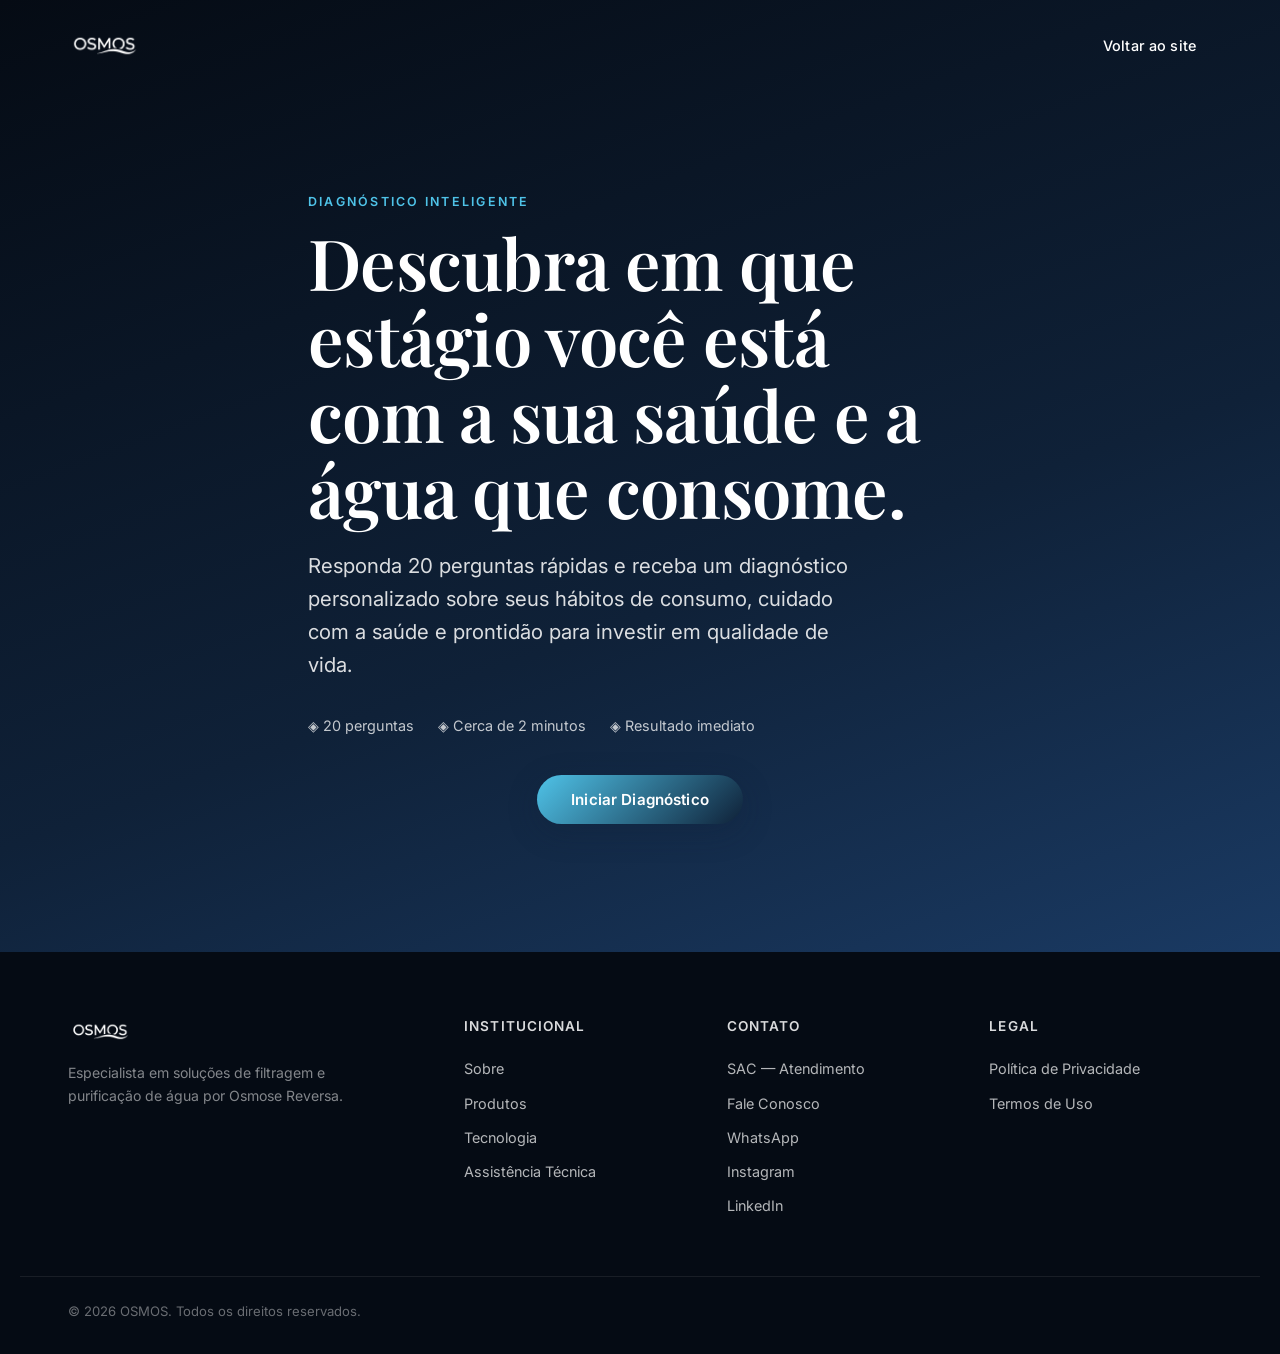
==== commit d0a738c6: "Adiciona página SAC (atendimento ao cliente) - Nova página sac.html seguindo o design system existen" ====
--- a/quiz.html
+++ b/quiz.html
@@ -6,7 +6,7 @@
 <title>Diagnóstico Inteligente | OSMOS</title>
 <meta name="description" content="Descubra em 2 minutos o seu perfil de consumo e cuidado com a saúde e a água. Diagnóstico gratuito e personalizado OSMOS.">
 <meta name="robots" content="noindex, follow">
-<link rel="canonical" href="https://www.osmos.com.br/quiz.html">
+<link rel="canonical" href="https://osmoslife.com.br/quiz.html">
 
 <link rel="icon" href="assets/img/osmos-logo.png">
 <link rel="preconnect" href="https://fonts.googleapis.com">
@@ -109,6 +109,7 @@
     <div class="footer-col">
       <h4>Contato</h4>
       <ul>
+        <li><a href="sac.html">SAC — Atendimento</a></li>
         <li><a href="index.html#contato">Fale Conosco</a></li>
         <li><a href="https://wa.me/5500000000000" target="_blank" rel="noopener">WhatsApp</a></li>
         <li><a href="https://instagram.com/osmos" target="_blank" rel="noopener">Instagram</a></li>
